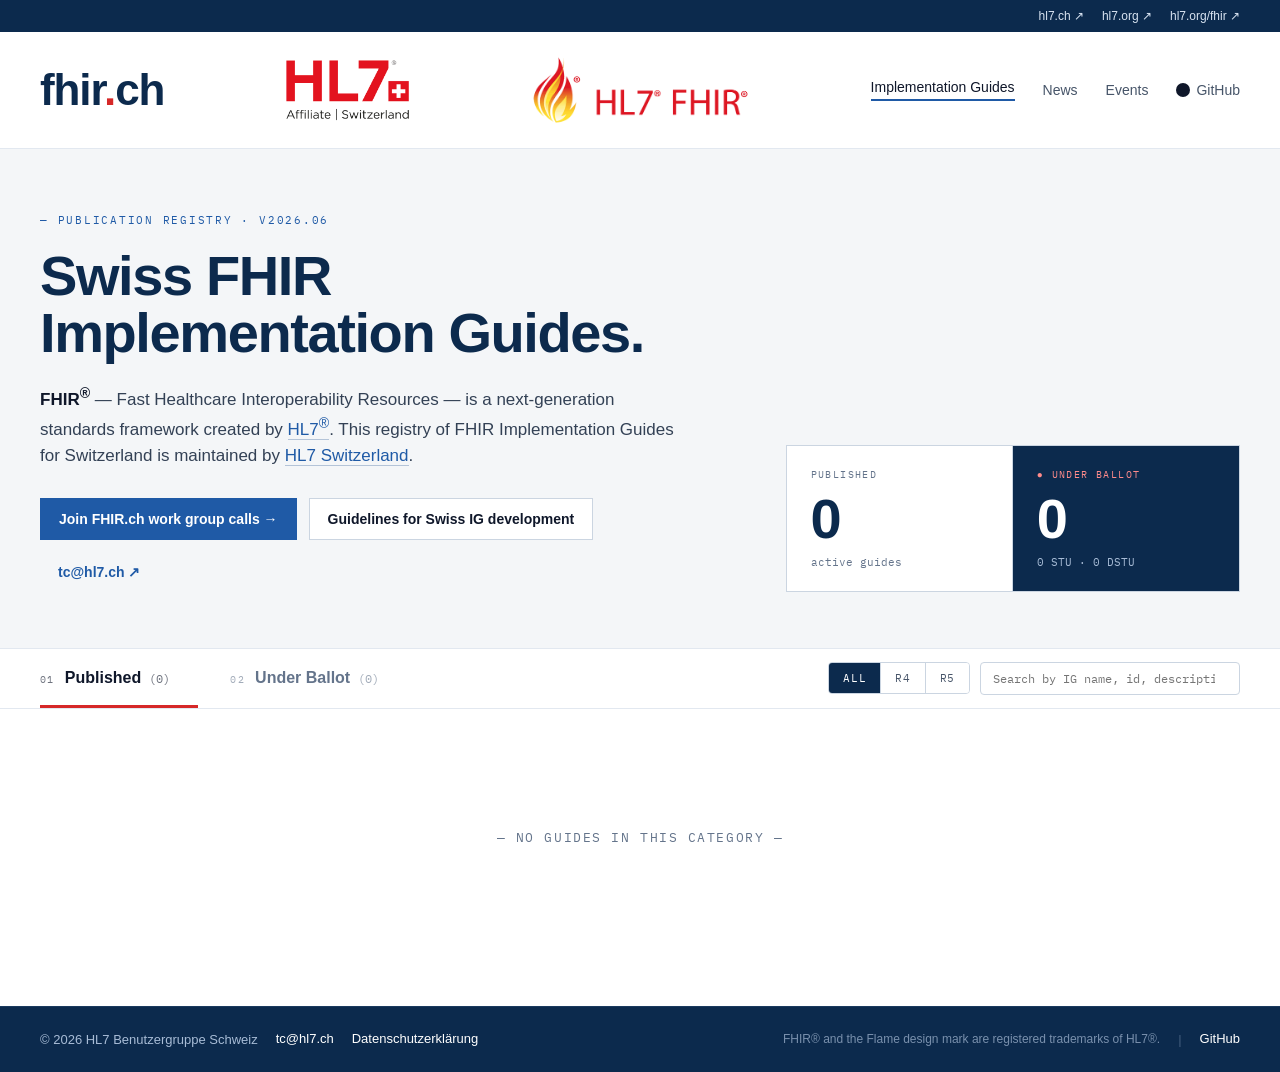
==== index.html @ 28925958 "Initial commit: hand-editable Swiss FHIR IG registry SPA - index.html: clean HTML shell with consoli" ====
<!DOCTYPE html>
<html lang="en">
<head>
  <meta charset="utf-8">
  <meta name="viewport" content="width=device-width, initial-scale=1">
  <title>fhir.ch — Swiss FHIR Implementation Guide Registry</title>
  <meta name="description" content="Registry of FHIR Implementation Guides for Switzerland, maintained by HL7 Switzerland.">

  <link rel="preconnect" href="https://fonts.googleapis.com">
  <link rel="preconnect" href="https://fonts.gstatic.com" crossorigin>
  <link href="https://fonts.googleapis.com/css2?family=IBM+Plex+Mono:wght@400;500;600;700&display=swap" rel="stylesheet">

  <link rel="stylesheet" href="./css/site.css">

  <script src="./js/load-data.js" defer></script>
  <script src="./js/app.js" defer></script>
</head>
<body>

  <!-- ─── Top utility bar ───────────────────────────────────────── -->
  <div class="utility-bar">
    <div class="container">
      <div class="links">
        <a href="https://www.hl7.ch/">hl7.ch ↗</a>
        <a href="https://www.hl7.org/">hl7.org ↗</a>
        <a href="https://www.hl7.org/fhir/">hl7.org/fhir ↗</a>
      </div>
    </div>
  </div>

  <!-- ─── Main header ───────────────────────────────────────────── -->
  <header class="main-header">
    <div class="container">
      <!-- fhir.ch wordmark (plain text — no flag, no subtitle) -->
      <span class="brand-text">fhir<span class="dot">.</span>ch</span>

      <!-- HL7 Affiliate Switzerland logo (image asset) -->
      <span class="affiliate-logo">
        <img src="./assets/hl7-affiliate.png" alt="HL7® Affiliate | Switzerland">
      </span>

      <!-- HL7 FHIR logo (image asset) -->
      <span class="fhir-logo">
        <img src="./assets/hl7-fhir.png" alt="HL7® FHIR®">
      </span>

      <!-- Nav -->
      <nav class="main-nav">
        <a href="#publications" class="active">Implementation Guides</a>
        <a href="https://www.hl7.ch/de/news">News</a>
        <a href="https://www.hl7.ch/de/veranstaltungen">Events</a>
        <a href="https://github.com/hl7ch">
          <span class="gh-dot"></span> GitHub
        </a>
      </nav>
    </div>
  </header>

  <!-- ─── Hero ──────────────────────────────────────────────────── -->
  <section class="hero">
    <div class="container">
      <div>
        <div class="hero-eyebrow">— Publication Registry · v2026.06</div>
        <h1 class="hero-title">Swiss FHIR Implementation Guides.</h1>
        <p class="hero-intro">
          <strong>FHIR<sup>®</sup></strong> — Fast Healthcare Interoperability Resources — is a next-generation standards framework created by <a href="https://www.hl7.org/">HL7<sup>®</sup></a>. This registry of FHIR Implementation Guides for Switzerland is maintained by <a href="https://www.hl7.ch/">HL7 Switzerland</a>.
        </p>
        <div class="hero-cta">
          <a class="btn primary" href="https://github.com/hl7ch/ch-core/wiki">Join FHIR.ch work group calls →</a>
          <a class="btn outline" href="https://github.com/hl7ch/ch-core/wiki/Guidelines-for-Swiss-IG-Development">Guidelines for Swiss IG development</a>
          <a class="btn ghost"   href="mailto:tc@hl7.ch">tc@hl7.ch ↗</a>
        </div>
      </div>

      <!-- Stats -->
      <div class="stats">
        <div class="card published">
          <div class="label">Published</div>
          <div class="number" id="hero-published">0</div>
          <div class="footnote">active guides</div>
        </div>
        <div class="card ballot">
          <div class="label">● Under Ballot</div>
          <div class="number" id="hero-ballot">0</div>
          <div class="footnote">
            <span id="hero-stu">0</span> STU · <span id="hero-dstu">0</span> DSTU
          </div>
        </div>
      </div>
    </div>
  </section>

  <!-- ─── Sticky tab bar ────────────────────────────────────────── -->
  <section id="publications" class="tab-bar">
    <div class="container">
      <div class="tabs">
        <button id="tab-published" class="tab active" data-action="view-published">
          <span class="idx">01</span>
          <span class="label">Published</span>
          <span class="count" id="tab-published-count">(0)</span>
        </button>
        <button id="tab-ballot" class="tab" data-action="view-ballot">
          <span class="idx">02</span>
          <span class="label">Under Ballot</span>
          <span class="count" id="tab-ballot-count">(0)</span>
        </button>
      </div>

      <div class="tab-bar-right">
        <div class="fhir-pills">
          <button id="fhir-all" class="fhir-pill active" data-action="fhir-all">ALL</button>
          <button id="fhir-r4"  class="fhir-pill"        data-action="fhir-r4">R4</button>
          <button id="fhir-r5"  class="fhir-pill"        data-action="fhir-r5">R5</button>
        </div>
        <form class="search-form" onsubmit="event.preventDefault()">
          <input id="search-input" class="search-input" type="search" placeholder="Search by IG name, id, description…">
        </form>
      </div>
    </div>
  </section>

  <!-- ─── Ballot sub-tabs (hidden until Ballot view) ────────────── -->
  <section id="subtabs" class="subtabs" style="display: none;">
    <div class="container">
      <div style="display: flex; align-items: center; gap: 8px;">
        <span class="label">Ballot type</span>
        <button id="subtab-all"  class="subtab active" data-action="kind-all">
          <span class="label-text">All Ballot</span>
          <span class="count" id="subtab-all-count">(0)</span>
        </button>
        <button id="subtab-stu"  class="subtab"        data-action="kind-stu">
          <span class="label-text">STU Ballot</span>
          <span class="count" id="subtab-stu-count">(0)</span>
        </button>
        <button id="subtab-dstu" class="subtab"        data-action="kind-dstu">
          <span class="label-text">DSTU Ballot</span>
          <span class="count" id="subtab-dstu-count">(0)</span>
        </button>
      </div>
      <div class="review-note">
        <span class="dot">●</span> Open for review · Comments via <a href="https://github.com/hl7ch">GitHub</a>
      </div>
    </div>
  </section>

  <!-- ─── Registry list (rendered by app.js) ────────────────────── -->
  <section class="registry">
    <div class="container">
      <div id="registry-root"></div>
    </div>
  </section>

  <!-- ─── Footer ────────────────────────────────────────────────── -->
  <footer class="site-footer">
    <div class="container">
      <div class="footer-row">
        <div class="left">
          <span>© 2026 HL7 Benutzergruppe Schweiz</span>
          <a href="mailto:tc@hl7.ch">tc@hl7.ch</a>
          <a href="https://www.hl7.ch/de/datenschutzerklärung">Datenschutzerklärung</a>
        </div>
        <div class="right">
          <span class="legal">FHIR® and the Flame design mark are registered trademarks of HL7®.</span>
          <span class="sep">|</span>
          <a href="https://github.com/hl7ch">GitHub</a>
        </div>
      </div>
    </div>
  </footer>

</body>
</html>
---- css/site.css ----
/* ─── Reset + base ─────────────────────────────────────────────── */
* { margin: 0; padding: 0; box-sizing: border-box; }
html, body { background: #ffffff; }
body {
  font-family: 'Helvetica Neue', Helvetica, Arial, sans-serif;
  color: #0f172a;
  min-height: 100vh;
}
a { color: inherit; }
button { font-family: inherit; }

.container {
  max-width: 1280px;
  margin: 0 auto;
  padding: 0 40px;
}

/* ─── Utility bar (top dark navy strip) ────────────────────────── */
.utility-bar {
  background: #0c2a4d;
  color: #d8e3f1;
  font-size: 12px;
}
.utility-bar .container {
  padding-top: 9px;
  padding-bottom: 9px;
  display: flex;
  justify-content: flex-end;
  align-items: center;
}
.utility-bar .meta {
  display: flex;
  gap: 22px;
  align-items: center;
  font-family: 'IBM Plex Mono', monospace;
}
.utility-bar .links {
  display: flex;
  gap: 18px;
  align-items: center;
}
.utility-bar a { color: #d8e3f1; text-decoration: none; }
.utility-bar .sep { opacity: 0.4; }
.utility-bar .lang {
  display: flex;
  gap: 8px;
  font-family: 'IBM Plex Mono', monospace;
}
.utility-bar .lang .active { color: #fff; font-weight: 600; }
.utility-bar .lang .dim { opacity: 0.5; }

/* ─── Main header (fhir.ch image | HL7 FHIR image | nav) ──────── */
.main-header {
  background: #ffffff;
  border-bottom: 1px solid #e2e8f0;
}
.main-header .container {
  padding-top: 22px;
  padding-bottom: 22px;
  display: flex;
  align-items: center;
  justify-content: space-between;
  gap: 28px;
  flex-wrap: wrap;
}

/* HL7 Affiliate Switzerland logo (image asset) */
.affiliate-logo {
  display: inline-block;
  text-decoration: none;
  line-height: 0;
}
.affiliate-logo img {
  display: block;
  height: 64px;
  width: auto;
}

/* fhir.ch wordmark (text — no flag, no subtitle) */
.brand-text {
  font-size: 44px;
  font-weight: 800;
  letter-spacing: -0.025em;
  line-height: 1;
  color: #0c2a4d;
  text-decoration: none;
}
.brand-text .dot { color: #d62828; }

/* HL7 FHIR logo (image asset) */
.fhir-logo {
  display: inline-block;
  text-decoration: none;
  line-height: 0;
}
.fhir-logo img {
  display: block;
  height: 72px;
  width: auto;
}

/* Far right: nav */
.main-nav {
  display: flex;
  align-items: center;
  gap: 28px;
  font-size: 14px;
  font-weight: 500;
}
.main-nav a {
  text-decoration: none;
  color: #475569;
  display: inline-flex;
  align-items: center;
  gap: 6px;
}
.main-nav a.active {
  color: #0f172a;
  border-bottom: 2px solid #1f5aa6;
  padding-bottom: 4px;
}
.main-nav .gh-dot {
  display: inline-block;
  width: 14px;
  height: 14px;
  background: #0f172a;
  border-radius: 50%;
}

/* ─── Hero ─────────────────────────────────────────────────────── */
.hero {
  background: #f4f6f8;
  border-bottom: 1px solid #e2e8f0;
}
.hero .container {
  padding-top: 64px;
  padding-bottom: 56px;
  display: grid;
  grid-template-columns: 1.5fr 1fr;
  gap: 64px;
  align-items: end;
}
.hero-eyebrow {
  font-family: 'IBM Plex Mono', monospace;
  font-size: 11px;
  letter-spacing: 0.16em;
  color: #1f5aa6;
  text-transform: uppercase;
  margin-bottom: 20px;
}
.hero-title {
  font-size: 56px;
  line-height: 1.02;
  font-weight: 700;
  margin: 0 0 22px;
  letter-spacing: -0.025em;
  text-wrap: balance;
  color: #0c2a4d;
}
.hero-intro {
  font-size: 17px;
  line-height: 1.55;
  max-width: 640px;
  color: #334155;
  margin: 0 0 28px;
}
.hero-intro strong { font-weight: 600; color: #0f172a; }
.hero-intro a {
  color: #1f5aa6;
  text-decoration: none;
  border-bottom: 1px solid #b4c4d8;
}
.hero-cta {
  display: flex;
  gap: 12px;
  flex-wrap: wrap;
}
.btn {
  display: inline-flex;
  align-items: center;
  gap: 8px;
  padding: 12px 18px;
  text-decoration: none;
  font-size: 14px;
  font-weight: 600;
  cursor: pointer;
}
.btn.primary { background: #1f5aa6; color: #fff; border: 1px solid #1f5aa6; }
.btn.outline { background: #fff; color: #0f172a; border: 1px solid #cbd5e1; }
.btn.ghost   { background: transparent; color: #1f5aa6; border: none; }

/* Stats cards */
.stats {
  display: grid;
  grid-template-columns: 1fr 1fr;
  gap: 0;
  border: 1px solid #cbd5e1;
  background: #fff;
}
.stats .card {
  padding: 22px 24px;
}
.stats .card.published { border-right: 1px solid #cbd5e1; }
.stats .card.ballot    { background: #0c2a4d; color: #fff; }
.stats .label {
  font-family: 'IBM Plex Mono', monospace;
  font-size: 10px;
  letter-spacing: 0.14em;
  color: #64748b;
  text-transform: uppercase;
  margin-bottom: 10px;
}
.stats .card.ballot .label { color: #ff8b8b; }
.stats .number {
  font-size: 56px;
  font-weight: 700;
  letter-spacing: -0.04em;
  line-height: 1;
  color: #0c2a4d;
}
.stats .card.ballot .number { color: #fff; }
.stats .footnote {
  font-family: 'IBM Plex Mono', monospace;
  font-size: 11px;
  color: #64748b;
  margin-top: 8px;
}
.stats .card.ballot .footnote { color: #a8bcd6; }

/* ─── Sticky tab bar ───────────────────────────────────────────── */
.tab-bar {
  background: #ffffff;
  border-bottom: 1px solid #e2e8f0;
  position: sticky;
  top: 0;
  z-index: 20;
}
.tab-bar .container {
  display: flex;
  justify-content: space-between;
  align-items: stretch;
  gap: 16px;
  flex-wrap: wrap;
}
.tabs { display: flex; }
.tab {
  padding: 20px 28px 18px 0;
  margin-right: 32px;
  background: transparent;
  border: none;
  border-bottom: 3px solid transparent;
  cursor: pointer;
  display: inline-flex;
  align-items: baseline;
  font-family: 'Helvetica Neue', Helvetica, Arial, sans-serif;
  color: #64748b;
}
.tab .idx {
  font-family: 'IBM Plex Mono', monospace;
  font-size: 10px;
  letter-spacing: 0.14em;
  opacity: 0.6;
}
.tab .label {
  font-size: 16px;
  font-weight: 600;
  margin-left: 10px;
}
.tab .count {
  font-family: 'IBM Plex Mono', monospace;
  font-size: 12px;
  margin-left: 8px;
  opacity: 0.6;
}
.tab.active {
  color: #0f172a;
  border-bottom-color: #d62828;
}

/* Right cluster: FHIR pills + search */
.tab-bar-right {
  display: flex;
  align-items: center;
  gap: 10px;
  padding: 12px 0;
}

/* FHIR pill button group */
.fhir-pills {
  display: inline-flex;
  border: 1px solid #cbd5e1;
  border-radius: 4px;
  overflow: hidden;
  font-family: 'IBM Plex Mono', monospace;
  font-size: 11px;
  letter-spacing: 0.06em;
}
.fhir-pill {
  border: none;
  padding: 8px 14px;
  cursor: pointer;
  background: #fff;
  color: #475569;
  font-family: inherit;
  font-size: inherit;
  letter-spacing: inherit;
  border-right: 1px solid #cbd5e1;
}
.fhir-pill:last-child { border-right: none; }
.fhir-pill.active { background: #0c2a4d; color: #fff; }

/* Search input */
.search-form {
  display: flex;
  align-items: center;
}
.search-input {
  font-family: 'IBM Plex Mono', monospace;
  font-size: 12px;
  padding: 8px 12px;
  border: 1px solid #cbd5e1;
  border-radius: 4px;
  min-width: 260px;
  background: #fff;
  color: #0f172a;
}

/* ─── Ballot sub-tabs (dark navy bar) ──────────────────────────── */
.subtabs {
  background: #0c2a4d;
  color: #fff;
  border-bottom: 1px solid #0c2a4d;
}
.subtabs .container {
  padding-top: 16px;
  padding-bottom: 16px;
  display: flex;
  align-items: center;
  justify-content: space-between;
}
.subtabs .label {
  font-family: 'IBM Plex Mono', monospace;
  font-size: 11px;
  letter-spacing: 0.14em;
  color: #a8bcd6;
  text-transform: uppercase;
  margin-right: 14px;
}
.subtab {
  padding: 7px 13px;
  background: transparent;
  border: 1px solid #2a4d75;
  color: #d8e3f1;
  cursor: pointer;
  font-family: 'Helvetica Neue', sans-serif;
  font-weight: 500;
  margin-right: 6px;
}
.subtab .label-text { font-size: 13px; }
.subtab .count {
  opacity: 0.6;
  margin-left: 8px;
  font-family: 'IBM Plex Mono', monospace;
  font-size: 11px;
}
.subtab.active {
  background: #fff;
  color: #0c2a4d;
  border-color: #fff;
}
.subtabs .review-note {
  font-family: 'IBM Plex Mono', monospace;
  font-size: 11px;
  color: #a8bcd6;
}
.subtabs .review-note .dot { color: #ff8b8b; }
.subtabs .review-note a { color: #fff; text-decoration: underline; }

/* ─── Registry list ─────────────────────────────────────────────── */
.registry {
  background: #ffffff;
  padding: 40px 0 80px;
}
.org-group { margin-bottom: 48px; }
.org-header {
  display: flex;
  align-items: baseline;
  justify-content: space-between;
  padding-bottom: 14px;
  border-bottom: 2px solid #0c2a4d;
}
.org-header .left {
  display: flex;
  align-items: baseline;
  gap: 18px;
}
.org-header .idx {
  font-family: 'IBM Plex Mono', monospace;
  font-size: 12px;
  letter-spacing: 0.14em;
  color: #1f5aa6;
  text-transform: uppercase;
}
.org-header h2 {
  font-size: 26px;
  font-weight: 700;
  letter-spacing: -0.02em;
  margin: 0;
  color: #0c2a4d;
}
.org-header .id {
  font-family: 'IBM Plex Mono', monospace;
  font-size: 12px;
  color: #64748b;
}
.org-header .count {
  font-family: 'IBM Plex Mono', monospace;
  font-size: 12px;
  color: #64748b;
}

/* IG cards */
.ig-card {
  display: grid;
  grid-template-columns: 44px 1.4fr 1fr;
  gap: 28px;
  padding: 22px 0;
  border-bottom: 1px solid #e2e8f0;
}
.ig-card:hover { background: #fbfcfd; }
.ig-card .row-num {
  font-family: 'IBM Plex Mono', monospace;
  font-size: 12px;
  color: #94a3b8;
  padding-top: 4px;
}
.ig-card .title-row {
  display: flex;
  align-items: baseline;
  gap: 12px;
  margin-bottom: 6px;
  flex-wrap: wrap;
}
.ig-card .title {
  font-size: 20px;
  font-weight: 700;
  letter-spacing: -0.01em;
  color: #0c2a4d;
}
.ig-card .pkg-id {
  font-family: 'IBM Plex Mono', monospace;
  font-size: 12px;
  color: #64748b;
}
.ig-card .description {
  font-size: 14px;
  color: #334155;
  line-height: 1.45;
  max-width: 560px;
  margin-bottom: 10px;
}
.ig-card .meta {
  display: flex;
  gap: 14px;
  font-family: 'IBM Plex Mono', monospace;
  font-size: 11px;
  color: #64748b;
  letter-spacing: 0.04em;
  flex-wrap: wrap;
}
.ig-card .meta .key { color: #94a3b8; }
.ig-card .meta .val { color: #0f172a; font-weight: 600; }
.ig-card .meta .sep { color: #cbd5e1; }

.ig-card .links-cluster {
  display: flex;
  flex-direction: column;
  gap: 6px;
  align-items: flex-start;
  padding-top: 2px;
}
.ig-card .links-row {
  display: flex;
  flex-wrap: wrap;
  gap: 6px;
}

/* Badges */
.badge {
  display: inline-flex;
  align-items: center;
  padding: 2px 8px;
  font-family: 'IBM Plex Mono', monospace;
  font-size: 10px;
  font-weight: 600;
  letter-spacing: 0.1em;
  border: 1px solid transparent;
}
.badge.published { background: #eaf3ec; color: #1f6b3a; border-color: #bedcc6; }
.badge.stu       { background: #d62828; color: #fff;    border-color: #d62828; }
.badge.dstu      { background: #a51a1a; color: #fff;    border-color: #a51a1a; }

/* Link chips */
.chip {
  display: inline-flex;
  align-items: center;
  gap: 6px;
  padding: 5px 9px;
  font-family: 'IBM Plex Mono', monospace;
  font-size: 11px;
  text-decoration: none;
  border: 1px solid transparent;
  letter-spacing: 0.02em;
}
.chip .icon { font-size: 11px; }
.chip.primary   { background: #1f5aa6; color: #fff;    border-color: #1f5aa6; }
.chip.secondary { background: #fff;    color: #0c2a4d; border-color: #cbd5e1; }
.chip.ghost     { background: #f4f6f8; color: #475569; border-color: #e2e8f0; }
.chip.danger    { background: #d62828; color: #fff;    border-color: #d62828; }

/* Empty state */
.empty-state {
  padding: 80px 0;
  text-align: center;
  color: #64748b;
  font-family: 'IBM Plex Mono', monospace;
  font-size: 13px;
  letter-spacing: 0.12em;
  text-transform: uppercase;
}

/* ─── Footer (minimal) ──────────────────────────────────────────── */
.site-footer {
  background: #0c2a4d;
  color: #d8e3f1;
  border-top: 1px solid #1a3a5e;
}
.site-footer .container {
  padding-top: 22px;
  padding-bottom: 22px;
}
.footer-row {
  display: flex;
  justify-content: space-between;
  align-items: center;
  gap: 32px;
  flex-wrap: wrap;
  font-family: 'Helvetica Neue', Helvetica, Arial, sans-serif;
  font-size: 13px;
  line-height: 1.5;
  color: #a8bcd6;
}
.footer-row a {
  color: #ffffff;
  text-decoration: none;
  border-bottom: 1px solid transparent;
  padding-bottom: 1px;
  transition: border-color 120ms ease;
}
.footer-row a:hover { border-bottom-color: #ff8b8b; }
.footer-row .left,
.footer-row .right {
  display: flex;
  gap: 18px;
  align-items: center;
  flex-wrap: wrap;
}
.footer-row .sep   { opacity: 0.35; }
.footer-row .legal { opacity: 0.7; font-size: 12px; }

/* ─── Responsive (basic) ───────────────────────────────────────── */
@media (max-width: 980px) {
  .hero .container { grid-template-columns: 1fr; }
  .footer-grid { grid-template-columns: 1fr 1fr; }
}
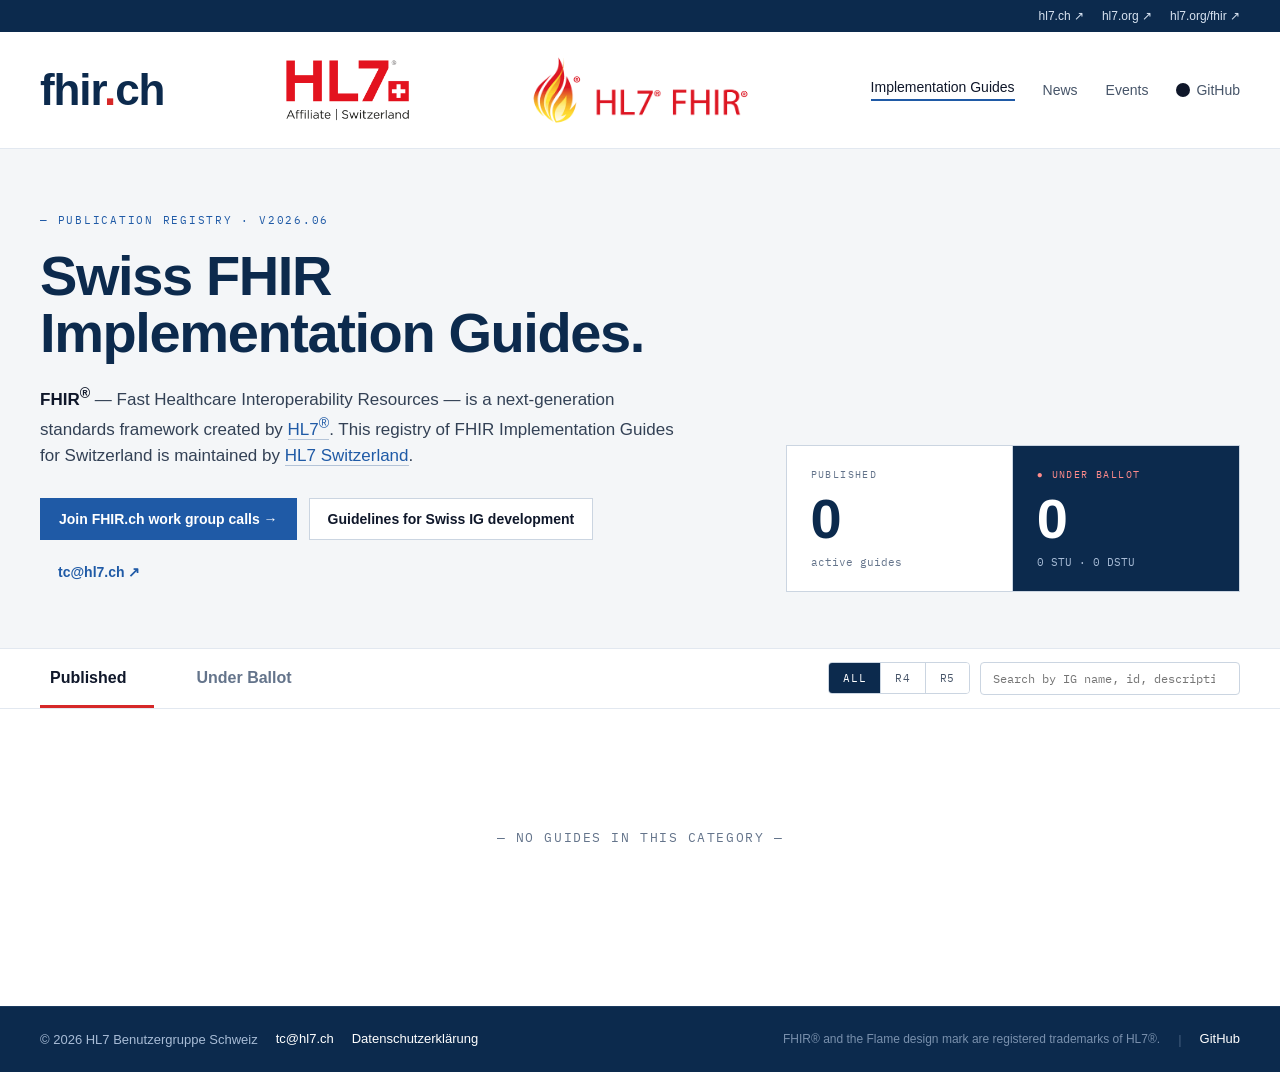
==== commit adf6d3a1: "Tighten layout: drop tab/group/row numbering, strip (Rx) from titles - index.html: remove "01"/"02" " ====
--- a/index.html
+++ b/index.html
@@ -95,14 +95,10 @@
     <div class="container">
       <div class="tabs">
         <button id="tab-published" class="tab active" data-action="view-published">
-          <span class="idx">01</span>
           <span class="label">Published</span>
-          <span class="count" id="tab-published-count">(0)</span>
         </button>
         <button id="tab-ballot" class="tab" data-action="view-ballot">
-          <span class="idx">02</span>
           <span class="label">Under Ballot</span>
-          <span class="count" id="tab-ballot-count">(0)</span>
         </button>
       </div>
 
--- a/css/site.css
+++ b/css/site.css
@@ -394,7 +394,7 @@
   align-items: baseline;
   gap: 18px;
 }
-.org-header .idx {
+.org-header .by {
   font-family: 'IBM Plex Mono', monospace;
   font-size: 12px;
   letter-spacing: 0.14em;
@@ -422,18 +422,12 @@
 /* IG cards */
 .ig-card {
   display: grid;
-  grid-template-columns: 44px 1.4fr 1fr;
+  grid-template-columns: 1.4fr 1fr;
   gap: 28px;
   padding: 22px 0;
   border-bottom: 1px solid #e2e8f0;
 }
 .ig-card:hover { background: #fbfcfd; }
-.ig-card .row-num {
-  font-family: 'IBM Plex Mono', monospace;
-  font-size: 12px;
-  color: #94a3b8;
-  padding-top: 4px;
-}
 .ig-card .title-row {
   display: flex;
   align-items: baseline;
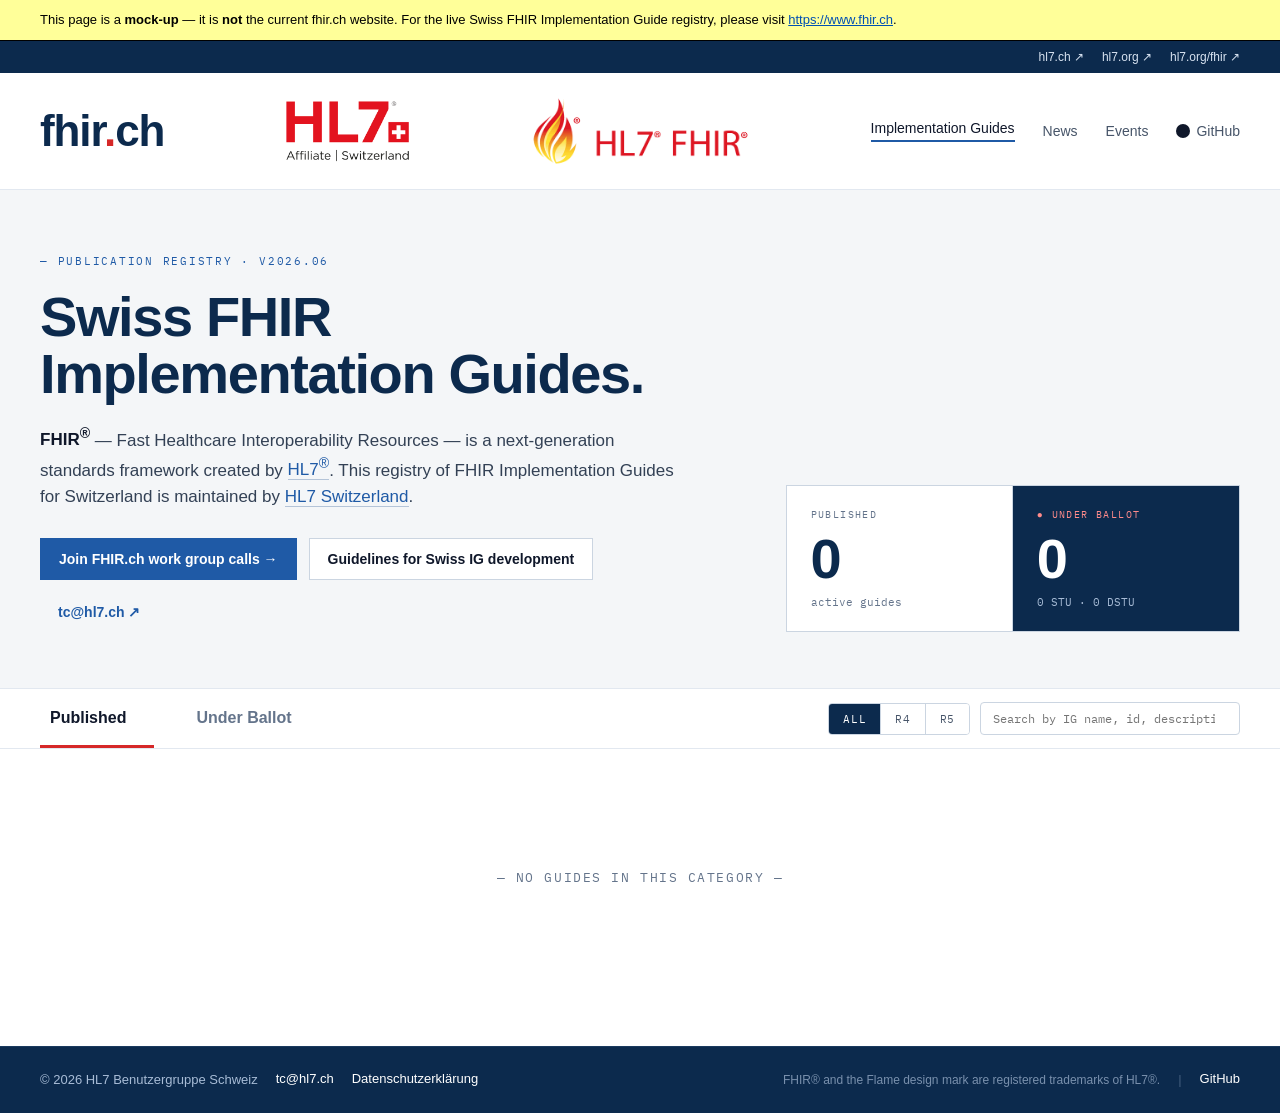
==== commit a765d521: "Add yellow mock-up notice band pointing to https://www.fhir.ch Top-of-page FHIR-IG-style yellow band" ====
--- a/index.html
+++ b/index.html
@@ -16,6 +16,15 @@
   <script src="./js/app.js" defer></script>
 </head>
 <body>
+
+  <!-- ─── Mock-up notice (FHIR IG style yellow band) ────────────── -->
+  <div class="mockup-banner">
+    <div class="container">
+      This page is a <strong>mock-up</strong> &mdash; it is <strong>not</strong> the current fhir.ch website.
+      For the live Swiss FHIR Implementation Guide registry, please visit
+      <a href="https://www.fhir.ch">https://www.fhir.ch</a>.
+    </div>
+  </div>
 
   <!-- ─── Top utility bar ───────────────────────────────────────── -->
   <div class="utility-bar">
--- a/css/site.css
+++ b/css/site.css
@@ -14,6 +14,21 @@
   margin: 0 auto;
   padding: 0 40px;
 }
+
+/* ─── Mock-up notice band (FHIR IG style) ──────────────────────── */
+.mockup-banner {
+  background: #ffff99;
+  border-bottom: 1px solid #000;
+  color: #000;
+  font-size: 13px;
+  line-height: 1.5;
+}
+.mockup-banner .container {
+  padding-top: 10px;
+  padding-bottom: 10px;
+}
+.mockup-banner a { color: #0050B2; text-decoration: underline; }
+.mockup-banner strong { font-weight: 700; }
 
 /* ─── Utility bar (top dark navy strip) ────────────────────────── */
 .utility-bar {
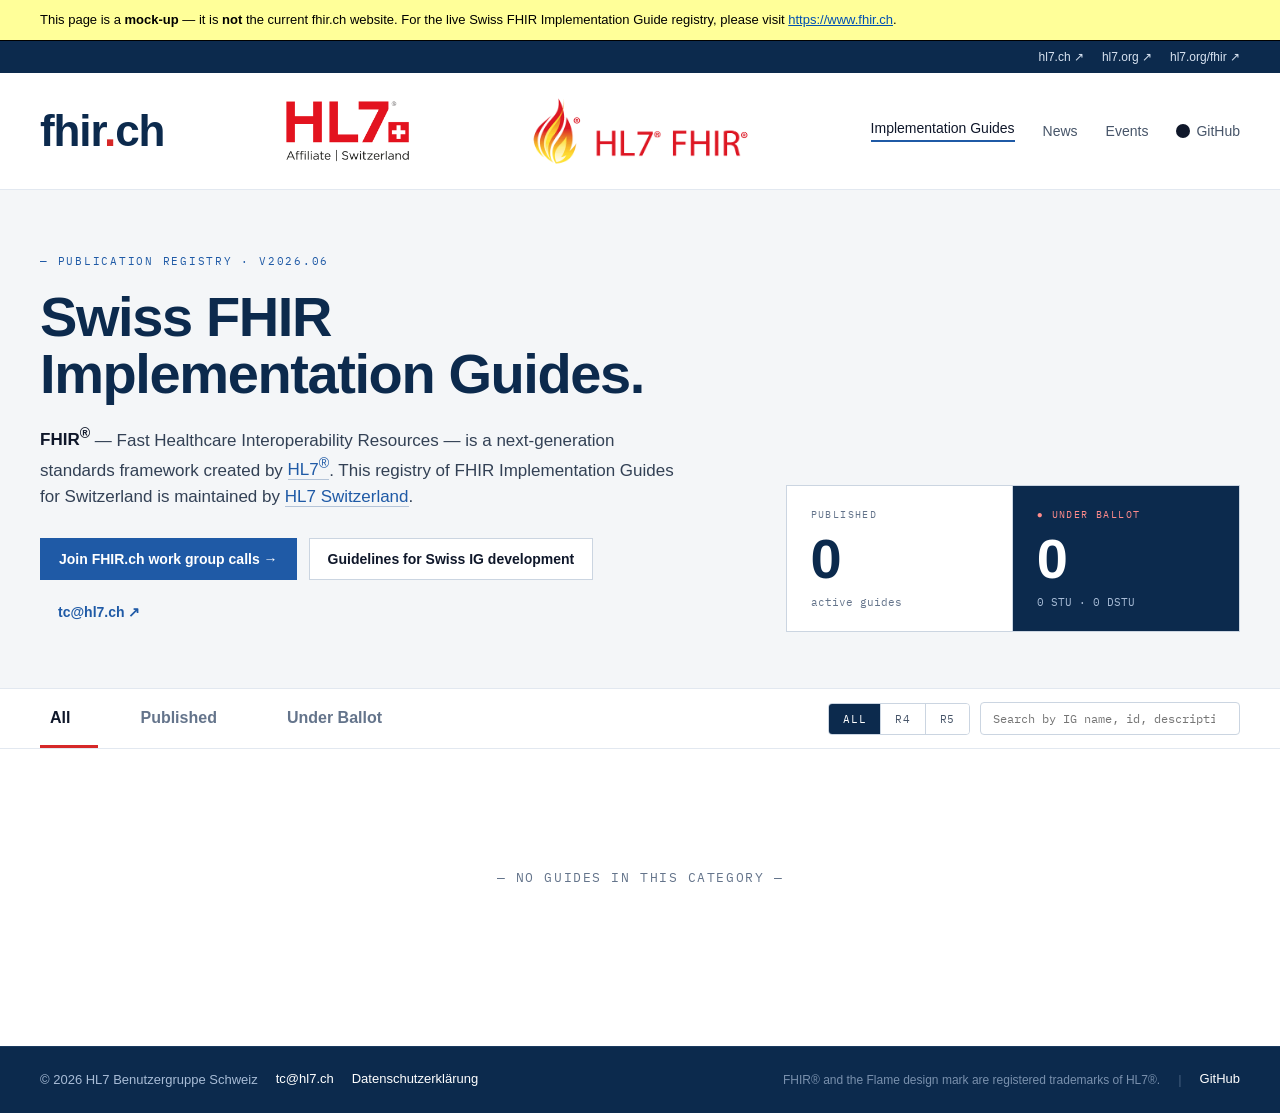
==== commit 2ac484f2: "Address feedback: workgroup attribution, superseded badge, ALL tab, blacklist - Restore legacy long-" ====
--- a/index.html
+++ b/index.html
@@ -103,7 +103,10 @@
   <section id="publications" class="tab-bar">
     <div class="container">
       <div class="tabs">
-        <button id="tab-published" class="tab active" data-action="view-published">
+        <button id="tab-all" class="tab active" data-action="view-all">
+          <span class="label">All</span>
+        </button>
+        <button id="tab-published" class="tab" data-action="view-published">
           <span class="label">Published</span>
         </button>
         <button id="tab-ballot" class="tab" data-action="view-ballot">
--- a/css/site.css
+++ b/css/site.css
@@ -505,9 +505,23 @@
   letter-spacing: 0.1em;
   border: 1px solid transparent;
 }
-.badge.published { background: #eaf3ec; color: #1f6b3a; border-color: #bedcc6; }
-.badge.stu       { background: #d62828; color: #fff;    border-color: #d62828; }
-.badge.dstu      { background: #a51a1a; color: #fff;    border-color: #a51a1a; }
+.badge.published  { background: #eaf3ec; color: #1f6b3a; border-color: #bedcc6; }
+.badge.stu        { background: #d62828; color: #fff;    border-color: #d62828; }
+.badge.dstu       { background: #a51a1a; color: #fff;    border-color: #a51a1a; }
+.badge.superseded { background: #eee;    color: #777;    border-color: #d4d4d4; }
+
+/* Superseded IG: muted card + "Superseded by …" note */
+.ig-card.is-superseded .title,
+.ig-card.is-superseded .description { color: #64748b; }
+.ig-card.is-superseded .title { text-decoration: line-through; text-decoration-color: #94a3b8; }
+.superseded-note {
+  font-family: 'IBM Plex Mono', monospace;
+  font-size: 11px;
+  color: #64748b;
+  margin: 0 0 10px;
+  letter-spacing: 0.04em;
+}
+.superseded-note a { color: #1f5aa6; }
 
 /* Link chips */
 .chip {
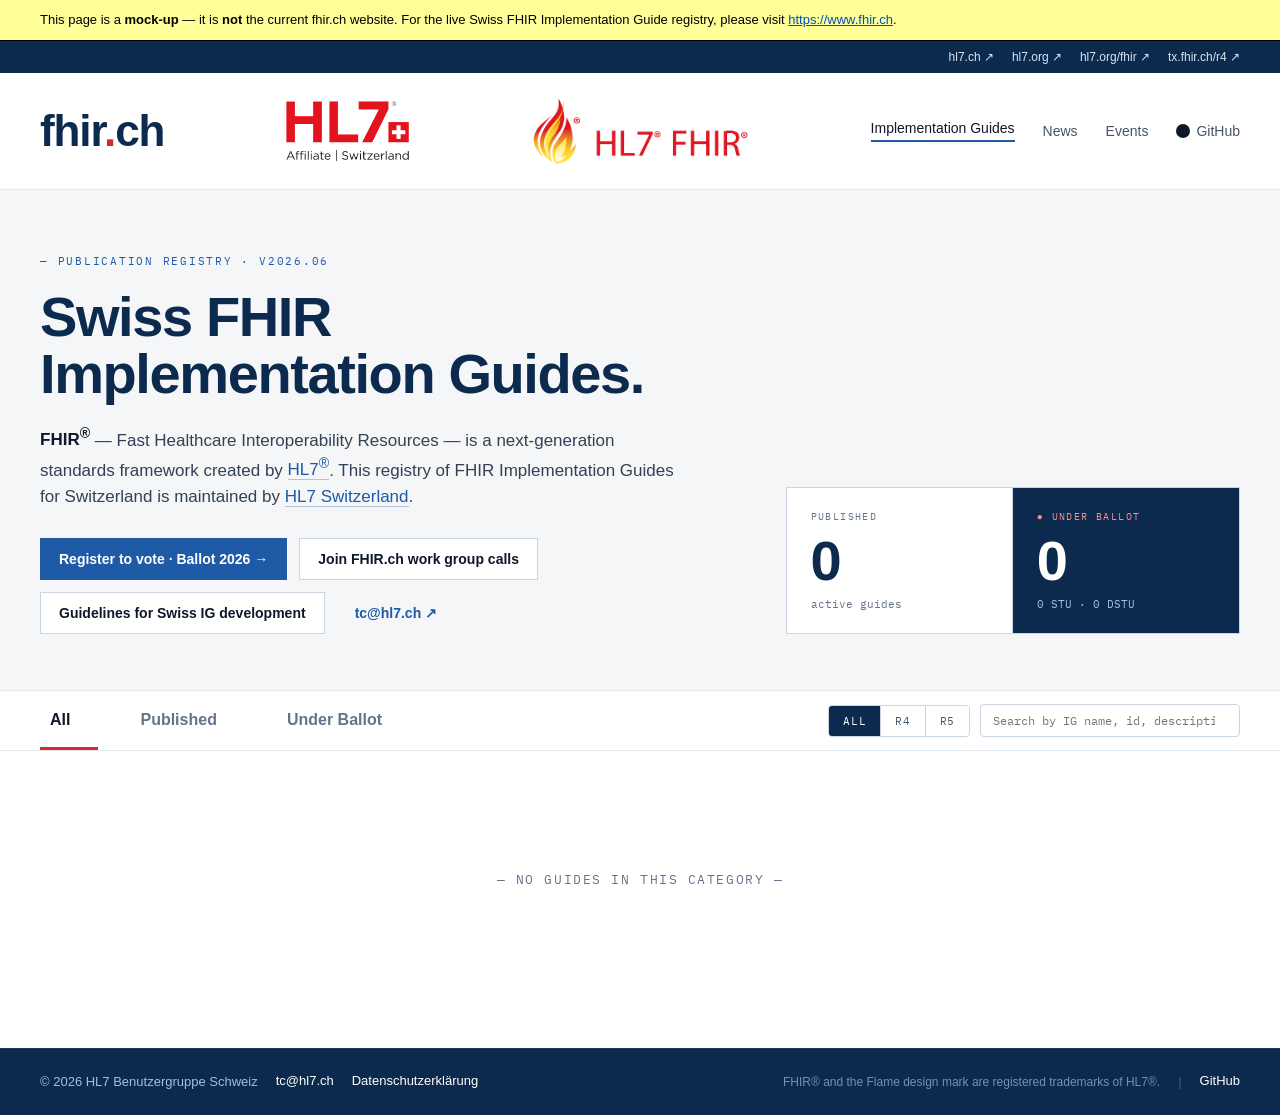
==== commit 67ed7d01: "Surface ballot vote forms: per-IG VOTE chip, hero Register button, QUICKSTART guide - BALLOT_VOTE_FO" ====
--- a/index.html
+++ b/index.html
@@ -33,6 +33,7 @@
         <a href="https://www.hl7.ch/">hl7.ch ↗</a>
         <a href="https://www.hl7.org/">hl7.org ↗</a>
         <a href="https://www.hl7.org/fhir/">hl7.org/fhir ↗</a>
+        <a href="https://tx.fhir.ch/r4/">tx.fhir.ch/r4 ↗</a>
       </div>
     </div>
   </div>
@@ -75,7 +76,8 @@
           <strong>FHIR<sup>®</sup></strong> — Fast Healthcare Interoperability Resources — is a next-generation standards framework created by <a href="https://www.hl7.org/">HL7<sup>®</sup></a>. This registry of FHIR Implementation Guides for Switzerland is maintained by <a href="https://www.hl7.ch/">HL7 Switzerland</a>.
         </p>
         <div class="hero-cta">
-          <a class="btn primary" href="https://github.com/hl7ch/ch-core/wiki">Join FHIR.ch work group calls →</a>
+          <a class="btn primary" href="https://docs.google.com/forms/d/13zN8gpFz_XjTDf3MZHo8E0SL9xjj8TJQ8AxcZQONOwY/viewform" target="_blank" rel="noopener">Register to vote · Ballot 2026 →</a>
+          <a class="btn outline" href="https://github.com/hl7ch/ch-core/wiki">Join FHIR.ch work group calls</a>
           <a class="btn outline" href="https://github.com/hl7ch/ch-core/wiki/Guidelines-for-Swiss-IG-Development">Guidelines for Swiss IG development</a>
           <a class="btn ghost"   href="mailto:tc@hl7.ch">tc@hl7.ch ↗</a>
         </div>
@@ -146,7 +148,8 @@
         </button>
       </div>
       <div class="review-note">
-        <span class="dot">●</span> Open for review · Comments via <a href="https://github.com/hl7ch">GitHub</a>
+        <span class="dot">●</span> Open for review · Comments via
+        <a href="https://github.com/hl7ch" target="_blank" rel="noopener">GitHub</a>
       </div>
     </div>
   </section>
--- a/css/site.css
+++ b/css/site.css
@@ -434,11 +434,11 @@
   color: #64748b;
 }
 
-/* IG cards */
+/* IG cards — one per IG, with one .version-row per version */
 .ig-card {
-  display: grid;
-  grid-template-columns: 1.4fr 1fr;
-  gap: 28px;
+  display: flex;
+  flex-direction: column;
+  gap: 12px;
   padding: 22px 0;
   border-bottom: 1px solid #e2e8f0;
 }
@@ -465,7 +465,7 @@
   font-size: 14px;
   color: #334155;
   line-height: 1.45;
-  max-width: 560px;
+  max-width: 720px;
   margin-bottom: 10px;
 }
 .ig-card .meta {
@@ -481,17 +481,37 @@
 .ig-card .meta .val { color: #0f172a; font-weight: 600; }
 .ig-card .meta .sep { color: #cbd5e1; }
 
-.ig-card .links-cluster {
+/* Version sub-rows */
+.versions {
   display: flex;
   flex-direction: column;
   gap: 6px;
-  align-items: flex-start;
+}
+.version-row {
+  display: flex;
+  align-items: center;
+  gap: 14px;
+  padding: 8px 12px;
+  background: #f8fafc;
+  border-left: 3px solid #cbd5e1;
+  font-family: 'IBM Plex Mono', monospace;
+  font-size: 12px;
+  color: #334155;
+  flex-wrap: wrap;
+}
+.version-row .vno   { color: #0c2a4d; font-weight: 600; min-width: 110px; }
+.version-row .fhir  { color: #475569; min-width: 64px; }
+.version-row .date  { color: #64748b; min-width: 110px; }
+.version-row .version-chip { margin-left: auto; }
+.version-row.published    { border-left-color: #1f6b3a; }
+.version-row.under-ballot { border-left-color: #d62828; }
+
+/* Shared chips (CI / HISTORY / GITHUB / WIKI / JIRA) at the card footer */
+.shared-chips {
+  display: flex;
+  flex-wrap: wrap;
+  gap: 6px;
   padding-top: 2px;
-}
-.ig-card .links-row {
-  display: flex;
-  flex-wrap: wrap;
-  gap: 6px;
 }
 
 /* Badges */
@@ -508,20 +528,6 @@
 .badge.published  { background: #eaf3ec; color: #1f6b3a; border-color: #bedcc6; }
 .badge.stu        { background: #d62828; color: #fff;    border-color: #d62828; }
 .badge.dstu       { background: #a51a1a; color: #fff;    border-color: #a51a1a; }
-.badge.superseded { background: #eee;    color: #777;    border-color: #d4d4d4; }
-
-/* Superseded IG: muted card + "Superseded by …" note */
-.ig-card.is-superseded .title,
-.ig-card.is-superseded .description { color: #64748b; }
-.ig-card.is-superseded .title { text-decoration: line-through; text-decoration-color: #94a3b8; }
-.superseded-note {
-  font-family: 'IBM Plex Mono', monospace;
-  font-size: 11px;
-  color: #64748b;
-  margin: 0 0 10px;
-  letter-spacing: 0.04em;
-}
-.superseded-note a { color: #1f5aa6; }
 
 /* Link chips */
 .chip {
